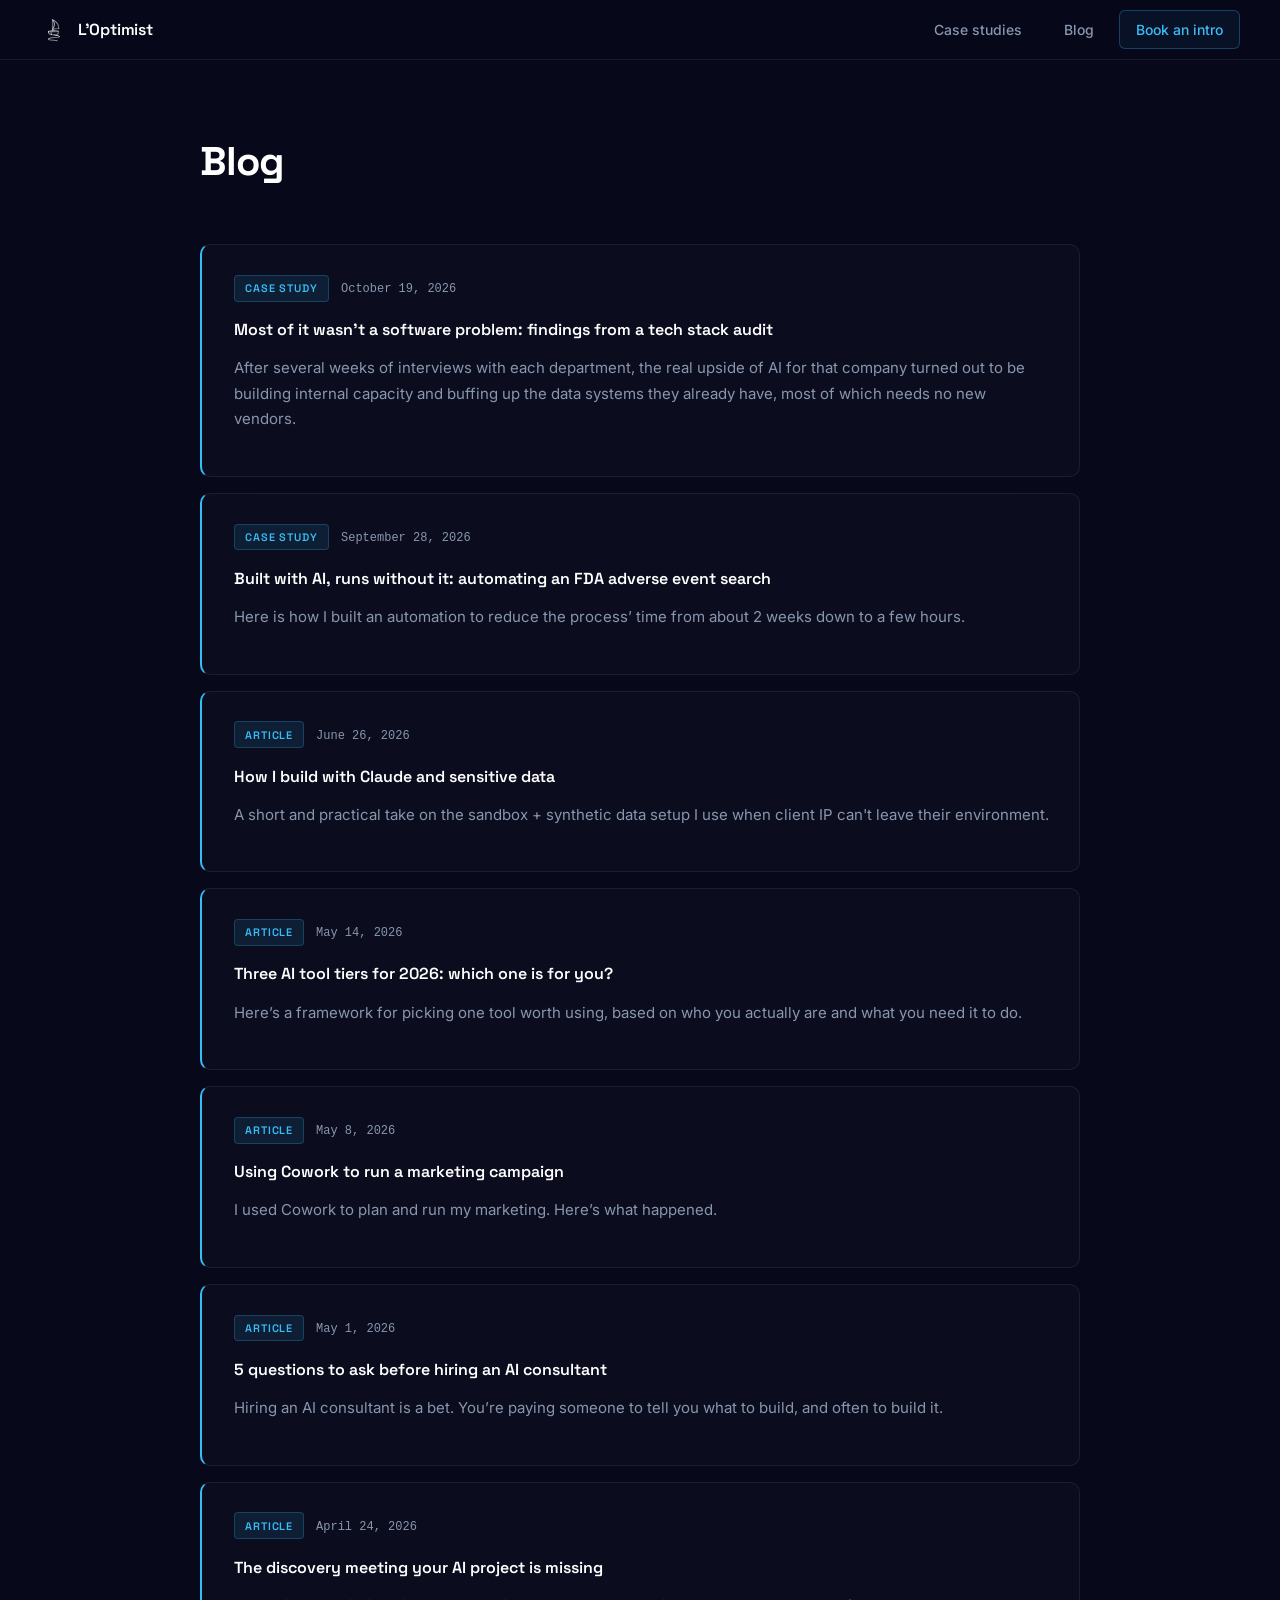
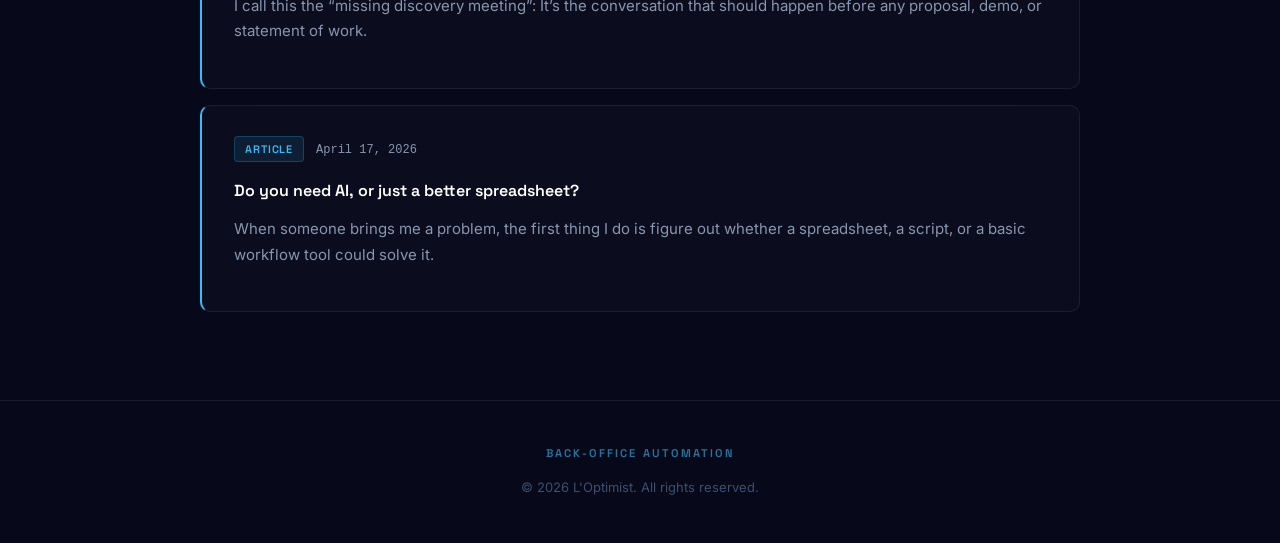
==== blog/index.html @ 0cbaf1a2 "Add Case studies and Blog pages, redirect /writing/ to /blog/ Case studies lists the two case studie" ====
<!DOCTYPE html>
<html lang="en">
<head>
  <meta charset="UTF-8" />
  <meta name="viewport" content="width=device-width, initial-scale=1.0" />
  <title>Blog | L'Optimist</title>
  <meta name="description" content="Case studies and articles by Constance Delannoy, L'Optimist: back-office automation, strategy + build." />
  <link rel="canonical" href="https://www.l-optimist.com/blog/" />
  <meta property="og:type" content="website" />
  <meta property="og:site_name" content="L'Optimist" />
  <meta property="og:title" content="Blog | L'Optimist" />
  <meta property="og:description" content="Case studies and articles by Constance Delannoy, L'Optimist: back-office automation, strategy + build." />
  <meta property="og:url" content="https://www.l-optimist.com/blog/" />
  <meta property="og:image" content="https://www.l-optimist.com/writing/img/fda-safety-search-diagram.png" />
  <meta property="og:image:width" content="2360" />
  <meta property="og:image:height" content="1330" />
  <meta property="og:image:alt" content="Diagram of the FDA safety search, from inputs to a submission-ready Word document." />
  <meta name="twitter:card" content="summary_large_image" />
  <link rel="icon" type="image/png" href="/logo.png" />
  <link rel="stylesheet" href="/style.css" />
</head>
<body>

  <nav class="navbar">
    <a href="/" class="nav-brand">
      <img src="/logo.png" alt="L'Optimist" />
      <span>L'Optimist</span>
    </a>
    <div class="nav-links">
      <a href="/case-studies/" class="nav-link">Case studies</a>
      <a href="/blog/" class="nav-link">Blog</a>
      <a href="mailto:contact@l-optimist.com" class="nav-link highlight">Book an intro</a>
    </div>
  </nav>

  <main class="writing-index">
    <h1>Blog</h1>
      <div class="work-item">
        <span class="work-tag">Case study</span><time class="writing-date" datetime="2026-10-19">October 19, 2026</time>
        <h3><a href="/writing/tech-stack-audit/">Most of it wasn’t a software problem: findings from a tech stack audit</a></h3>
        <p>After several weeks of interviews with each department, the real upside of AI for that company turned out to be building internal capacity and buffing up the data systems they already have, most of which needs no new vendors.</p>
      </div>
      <div class="work-item">
        <span class="work-tag">Case study</span><time class="writing-date" datetime="2026-09-28">September 28, 2026</time>
        <h3><a href="/writing/fda-safety-search/">Built with AI, runs without it: automating an FDA adverse event search</a></h3>
        <p>Here is how I built an automation to reduce the process’ time from about 2 weeks down to a few hours.</p>
      </div>
      <div class="work-item">
        <span class="work-tag">Article</span><time class="writing-date" datetime="2026-06-26">June 26, 2026</time>
        <h3><a href="/writing/sensitive-data/">How I build with Claude and sensitive data</a></h3>
        <p>A short and practical take on the sandbox + synthetic data setup I use when client IP can't leave their environment.</p>
      </div>
      <div class="work-item">
        <span class="work-tag">Article</span><time class="writing-date" datetime="2026-05-14">May 14, 2026</time>
        <h3><a href="/writing/ai-tool-tiers/">Three AI tool tiers for 2026: which one is for you?</a></h3>
        <p>Here’s a framework for picking one tool worth using, based on who you actually are and what you need it to do.</p>
      </div>
      <div class="work-item">
        <span class="work-tag">Article</span><time class="writing-date" datetime="2026-05-08">May 8, 2026</time>
        <h3><a href="/writing/cowork-marketing-campaign/">Using Cowork to run a marketing campaign</a></h3>
        <p>I used Cowork to plan and run my marketing. Here’s what happened.</p>
      </div>
      <div class="work-item">
        <span class="work-tag">Article</span><time class="writing-date" datetime="2026-05-01">May 1, 2026</time>
        <h3><a href="/writing/hiring-an-ai-consultant/">5 questions to ask before hiring an AI consultant</a></h3>
        <p>Hiring an AI consultant is a bet. You’re paying someone to tell you what to build, and often to build it.</p>
      </div>
      <div class="work-item">
        <span class="work-tag">Article</span><time class="writing-date" datetime="2026-04-24">April 24, 2026</time>
        <h3><a href="/writing/discovery-meeting/">The discovery meeting your AI project is missing</a></h3>
        <p>I call this the “missing discovery meeting”: It’s the conversation that should happen before any proposal, demo, or statement of work.</p>
      </div>
      <div class="work-item">
        <span class="work-tag">Article</span><time class="writing-date" datetime="2026-04-17">April 17, 2026</time>
        <h3><a href="/writing/better-spreadsheet/">Do you need AI, or just a better spreadsheet?</a></h3>
        <p>When someone brings me a problem, the first thing I do is figure out whether a spreadsheet, a script, or a basic workflow tool could solve it.</p>
      </div>
  </main>

  <footer>
    <p class="footer-tagline">Back-office automation</p>
    <p>&copy; <span id="year"></span> L'Optimist. All rights reserved.</p>
  </footer>

  <script>
    document.getElementById("year").textContent = new Date().getFullYear();
  </script>
</body>
</html>
---- style.css ----
@import url('https://fonts.googleapis.com/css2?family=Space+Grotesk:wght@300;400;500;600;700&family=Inter:wght@300;400;500;600&display=swap');

:root {
  --bg:            #07091A;
  --surface:       #0C1121;
  --surface-2:     #111827;
  --border:        rgba(255, 255, 255, 0.07);
  --border-accent: rgba(56, 189, 248, 0.3);
  --accent:        #38BDF8;
  --accent-dim:    rgba(56, 189, 248, 0.1);
  --accent-2:      #818CF8;
  --text:          #E8EDF5;
  --text-muted:    #8896AE;
  --text-faint:    #3D4F6E;
  --white:         #FFFFFF;
  --radius-sm:     6px;
  --radius-md:     10px;
  --radius-lg:     16px;
}

* { box-sizing: border-box; }

body {
  font-family: 'Inter', -apple-system, BlinkMacSystemFont, sans-serif;
  margin: 0;
  background: var(--bg);
  color: var(--text);
  line-height: 1.7;
  font-size: 16px;
  -webkit-font-smoothing: antialiased;
}

/* ========== NAV ========== */
.navbar {
  position: fixed;
  top: 0; left: 0; right: 0;
  z-index: 100;
  height: 60px;
  display: flex;
  align-items: center;
  justify-content: space-between;
  padding: 0 2.5rem;
  background: rgba(7, 9, 26, 0.88);
  backdrop-filter: blur(18px);
  -webkit-backdrop-filter: blur(18px);
  border-bottom: 1px solid var(--border);
}

.nav-brand {
  display: flex;
  align-items: center;
  gap: 0.625rem;
  text-decoration: none;
}

.nav-brand img {
  height: 28px;
  width: auto;
  filter: brightness(0) invert(1);
  opacity: 0.85;
}

.nav-brand span {
  font-family: 'Space Grotesk', sans-serif;
  font-size: 1rem;
  font-weight: 600;
  color: var(--white);
  letter-spacing: -0.2px;
}

.nav-links { display: flex; align-items: center; gap: 0.5rem; }

.nav-link {
  padding: 0.4rem 1rem;
  color: var(--text-muted);
  text-decoration: none;
  font-size: 0.875rem;
  font-weight: 500;
  border-radius: var(--radius-sm);
  transition: color 0.2s, background 0.2s;
  border: 1px solid transparent;
}

.nav-link:hover {
  color: var(--text);
  background: rgba(255, 255, 255, 0.05);
  text-decoration: none;
}

.nav-link.highlight {
  color: var(--accent);
  border-color: rgba(56, 189, 248, 0.28);
  background: rgba(56, 189, 248, 0.06);
}

.nav-link.highlight:hover {
  background: rgba(56, 189, 248, 0.12);
  color: var(--accent);
  text-decoration: none;
}

/* ========== HERO ========== */
.hero {
  padding: 8.5rem 2.5rem 6rem;
  position: relative;
  overflow: hidden;
  border-bottom: 1px solid var(--border);
}

/* Dot grid */
.hero::before {
  content: '';
  position: absolute;
  inset: 0;
  background-image: radial-gradient(circle, rgba(56, 189, 248, 0.14) 1px, transparent 1px);
  background-size: 32px 32px;
  mask-image: radial-gradient(ellipse 80% 60% at 50% 50%, black 20%, transparent 75%);
  -webkit-mask-image: radial-gradient(ellipse 80% 60% at 50% 50%, black 20%, transparent 75%);
  pointer-events: none;
}

/* Ambient glow */
.hero::after {
  content: '';
  position: absolute;
  top: -10%;
  left: 50%;
  transform: translateX(-50%);
  width: 700px;
  height: 400px;
  background: radial-gradient(ellipse, rgba(56, 189, 248, 0.06) 0%, transparent 65%);
  pointer-events: none;
}

.hero-content {
  max-width: 900px;
  margin: 0 auto;
  position: relative;
  z-index: 1;
  display: flex;
  align-items: center;
  gap: 3.5rem;
}

.hero .logo {
  height: 110px;
  width: auto;
  flex-shrink: 0;
}

.hero-text { text-align: left; }

.hero h1 {
  font-family: 'Space Grotesk', sans-serif;
  font-size: 3.75rem;
  font-weight: 700;
  margin: 0 0 0.6rem;
  color: var(--white);
  letter-spacing: -2.5px;
  line-height: 1.05;
}

.hero .tagline-primary {
  font-family: 'Space Grotesk', sans-serif;
  font-size: 1.5rem;
  font-weight: 600;
  color: var(--accent);
  margin: 0 0 0.6rem;
  letter-spacing: -0.5px;
  line-height: 1.25;
}

.hero .tagline-sub {
  font-size: 1.0625rem;
  font-weight: 400;
  color: var(--text-muted);
  margin: 0;
  line-height: 1.55;
}

/* ========== SECTIONS ========== */
.section-dark  { background: var(--bg); }
.section-light { background: var(--surface); border-top: 1px solid var(--border); border-bottom: 1px solid var(--border); }

.section-dark section,
.section-light section {
  max-width: 960px;
  margin: 0 auto;
  padding: 5.5rem 2.5rem;
}

/* ========== TYPOGRAPHY ========== */
h2 {
  font-family: 'Space Grotesk', sans-serif;
  font-size: 1.75rem;
  font-weight: 700;
  margin: 0 0 2.5rem;
  color: var(--white);
  letter-spacing: -0.5px;
}

h2::after {
  content: '';
  display: block;
  width: 28px;
  height: 2px;
  background: var(--accent);
  margin-top: 0.75rem;
  border-radius: 2px;
}

h3 {
  font-family: 'Space Grotesk', sans-serif;
  font-size: 1rem;
  font-weight: 600;
  color: var(--text);
  margin-bottom: 0.5rem;
}

/* ========== ABOUT ========== */
.about-content {
  display: flex;
  align-items: flex-start;
  gap: 3.5rem;
}

.headshot {
  width: 175px;
  height: 175px;
  border-radius: var(--radius-md);
  object-fit: cover;
  flex-shrink: 0;
  border: 1px solid var(--border);
}

.about-text { flex: 1; }

.about-text p {
  font-size: 1.0125rem;
  line-height: 1.9;
  color: var(--text-muted);
  margin: 0 0 1.1rem;
}

.about-text p:last-child { margin-bottom: 0; }

/* ========== SERVICES ========== */
.services-grid {
  display: grid;
  grid-template-columns: repeat(2, 1fr);
  gap: 1rem;
  margin-bottom: 2.5rem;
}

.service-card {
  padding: 1.75rem;
  border-radius: var(--radius-md);
  border: 1px solid var(--border);
  background: rgba(255, 255, 255, 0.02);
  transition: border-color 0.22s, background 0.22s, transform 0.22s;
  display: flex;
  align-items: flex-start;
  gap: 1.1rem;
}

.service-card:hover {
  border-color: var(--border-accent);
  background: var(--accent-dim);
  transform: translateY(-3px);
}

.service-icon {
  width: 44px;
  height: 44px;
  flex-shrink: 0;
  border-radius: var(--radius-sm);
  background: var(--accent-dim);
  border: 1px solid rgba(56, 189, 248, 0.18);
  display: flex;
  align-items: center;
  justify-content: center;
  color: var(--accent);
}

.service-icon svg {
  width: 22px;
  height: 22px;
}

.service-card h3 {
  margin: 0;
  font-size: 0.9375rem;
  line-height: 1.45;
  padding-top: 0.2rem;
}

.service-content { flex: 1; }

.service-card p {
  margin: 0.5rem 0 0;
  color: var(--text-muted);
  font-size: 0.875rem;
  line-height: 1.65;
}

.services-download {
  text-align: center;
  margin-top: 2.5rem;
}

.download-btn,
.posts-btn {
  display: inline-flex;
  align-items: center;
  gap: 0.5rem;
  background: transparent;
  color: var(--accent);
  padding: 0.7rem 1.875rem;
  border-radius: var(--radius-sm);
  text-decoration: none;
  font-weight: 600;
  font-size: 0.875rem;
  transition: all 0.2s;
  border: 1px solid rgba(56, 189, 248, 0.32);
}

.download-btn::before {
  content: '↓';
  font-size: 0.9em;
}

.download-btn:hover,
.posts-btn:hover {
  background: var(--accent-dim);
  color: var(--accent);
  border-color: var(--accent);
  text-decoration: none;
  transform: translateY(-2px);
}

/* ========== WORK ========== */
.work-item {
  padding: 1.75rem 1.75rem 1.75rem 2rem;
  border-radius: var(--radius-md);
  border: 1px solid var(--border);
  border-left: 2px solid var(--accent);
  background: rgba(255, 255, 255, 0.02);
  margin-bottom: 1rem;
  transition: background 0.2s, transform 0.2s;
}

.work-item:last-child { margin-bottom: 0; }

.work-more {
  text-align: center;
  margin-top: 2.5rem;
}

.work-item:hover {
  background: rgba(56, 189, 248, 0.035);
  transform: translateY(-2px);
}

.work-tag {
  display: inline-block;
  font-family: 'Space Grotesk', sans-serif;
  font-size: 0.68rem;
  font-weight: 600;
  letter-spacing: 0.09em;
  text-transform: uppercase;
  color: var(--accent);
  background: var(--accent-dim);
  border: 1px solid rgba(56, 189, 248, 0.22);
  border-radius: 4px;
  padding: 0.2rem 0.6rem;
  margin-bottom: 0.9rem;
}

.work-item h3 {
  color: var(--white);
  margin-bottom: 0.75rem;
}

.work-item > p {
  color: var(--text-muted);
  font-size: 0.9375rem;
  line-height: 1.7;
  margin: 0 0 1rem;
}

ul {
  list-style: none;
  padding: 0;
  margin: 0;
}

.work-item ul { margin-bottom: 1rem; }

.work-item ul li {
  color: var(--text-muted);
  font-size: 0.9375rem;
  padding: 0.3rem 0 0.3rem 1.25rem;
  position: relative;
  line-height: 1.65;
}

.work-item ul li::before {
  content: '';
  position: absolute;
  left: 0;
  top: 0.8rem;
  width: 5px;
  height: 5px;
  border-radius: 50%;
  background: var(--accent);
  opacity: 0.55;
}

.work-tools {
  display: inline-flex;
  align-items: center;
  gap: 0.4rem;
  font-family: 'SF Mono', 'Fira Code', 'Cascadia Code', monospace;
  font-size: 0.72rem;
  color: var(--text-faint);
  background: rgba(255, 255, 255, 0.04);
  border: 1px solid var(--border);
  border-radius: 4px;
  padding: 0.2rem 0.65rem;
  letter-spacing: 0.02em;
}

.work-tools::before {
  content: '//';
  color: var(--accent);
  opacity: 0.5;
  font-size: 0.8em;
}

/* ========== CONTACT ========== */
.contact-section {
  text-align: center;
  max-width: 960px;
  margin: 0 auto;
  padding: 5.5rem 2.5rem;
}

.contact-section h2::after {
  margin: 0.75rem auto 0;
}

.contact-section p {
  color: var(--text-muted);
  font-size: 1.05rem;
  max-width: 500px;
  margin: 0 auto 2.25rem;
  line-height: 1.8;
}

.contact-email-btn {
  display: inline-flex;
  align-items: center;
  gap: 0.5rem;
  background: var(--accent);
  color: #060C1C;
  padding: 0.8rem 2.25rem;
  border-radius: var(--radius-sm);
  text-decoration: none;
  font-weight: 700;
  font-size: 0.9375rem;
  letter-spacing: -0.1px;
  transition: all 0.22s;
  box-shadow: 0 0 28px rgba(56, 189, 248, 0.22), 0 2px 8px rgba(0, 0, 0, 0.25);
  margin-bottom: 1.75rem;
}

.contact-email-btn:hover {
  background: var(--white);
  color: #060C1C;
  text-decoration: none;
  box-shadow: 0 0 44px rgba(56, 189, 248, 0.32), 0 4px 16px rgba(0, 0, 0, 0.3);
  transform: translateY(-2px);
}

.social-links {
  display: flex;
  justify-content: center;
  gap: 0.625rem;
}

.social-links a {
  color: var(--text-muted);
  font-size: 0.875rem;
  font-weight: 500;
  text-decoration: none;
  padding: 0.45rem 1.1rem;
  border: 1px solid var(--border);
  border-radius: var(--radius-sm);
  transition: all 0.2s;
}

.social-links a:hover {
  color: var(--text);
  border-color: rgba(255, 255, 255, 0.18);
  background: rgba(255, 255, 255, 0.05);
  text-decoration: none;
}

/* ========== FOOTER ========== */
footer {
  text-align: center;
  padding: 2rem;
  font-size: 0.8125rem;
  color: var(--text-faint);
  background: var(--bg);
  border-top: 1px solid var(--border);
}

.footer-tagline {
  font-family: 'Space Grotesk', sans-serif;
  font-size: 0.7rem;
  font-weight: 600;
  color: var(--accent);
  margin-bottom: 0.4rem;
  letter-spacing: 0.18em;
  text-transform: uppercase;
  opacity: 0.6;
}

/* ========== SCROLL ANIMATIONS ========== */
.fade-in {
  opacity: 0;
  transform: translateY(20px);
  transition: opacity 0.55s ease, transform 0.55s ease;
}

.fade-in.visible {
  opacity: 1;
  transform: translateY(0);
}

/* ========== LINKS ========== */
a {
  color: var(--accent);
  text-decoration: none;
  transition: color 0.2s;
}

a:hover {
  color: var(--white);
  text-decoration: none;
}

/* ========== RESPONSIVE ========== */
@media (max-width: 768px) {
  .navbar { padding: 0 1.25rem; }

  .hero { padding: 7rem 1.5rem 4rem; }

  .hero-content {
    flex-direction: column;
    text-align: center;
    gap: 1.75rem;
  }

  .hero-text { text-align: center; }
  .hero .logo { height: 80px; }
  .hero h1 { font-size: 2.5rem; letter-spacing: -1.5px; }

  .section-dark section,
  .section-light section,
  .contact-section {
    padding: 3.5rem 1.5rem;
  }

  .about-content {
    flex-direction: column;
    align-items: center;
    text-align: center;
    gap: 2rem;
  }

  .services-grid { grid-template-columns: 1fr; }

  h2 { font-size: 1.5rem; }
}

@media (max-width: 480px) {
  .hero { padding: 6.5rem 1rem 3rem; }
  .hero h1 { font-size: 2rem; }
  .hero .logo { height: 60px; }

  .section-dark section,
  .section-light section,
  .contact-section {
    padding: 2.5rem 1rem;
  }

  .work-item { padding: 1.25rem 1.25rem 1.25rem 1.5rem; }
  .service-card { padding: 1.25rem; }
}

/* ========== ARTICLE ========== */
.article {
  max-width: 720px;
  margin: 0 auto;
  padding: 8rem 2.5rem 5.5rem;
}

.article-back {
  display: inline-block;
  font-size: 0.875rem;
  font-weight: 500;
  color: var(--text-muted);
  margin-bottom: 2rem;
}

.article-header {
  padding-bottom: 2rem;
  margin-bottom: 2.5rem;
  border-bottom: 1px solid var(--border);
}

.article-header h1 {
  font-family: 'Space Grotesk', sans-serif;
  font-size: 2.5rem;
  font-weight: 700;
  line-height: 1.15;
  letter-spacing: -1px;
  color: var(--white);
  margin: 0 0 1rem;
}

.article-dek {
  font-size: 1.125rem;
  color: var(--text-muted);
  line-height: 1.6;
  margin: 0 0 1rem;
}

.article-meta {
  font-family: 'SF Mono', 'Fira Code', 'Cascadia Code', monospace;
  font-size: 0.75rem;
  color: var(--text-muted);
  letter-spacing: 0.02em;
  margin: 0;
}

.article-body {
  font-size: 1.0625rem;
  line-height: 1.8;
  color: var(--text);
}

.article-body p { margin: 0 0 1.4rem; }

.article-body h2 {
  font-size: 1.375rem;
  margin: 3rem 0 1.25rem;
}

.article-body h3 {
  font-size: 1.125rem;
  color: var(--white);
  margin: 2.25rem 0 0.75rem;
}

.article-body a {
  text-decoration: underline;
  text-decoration-color: rgba(56, 189, 248, 0.4);
  text-underline-offset: 3px;
}

.article-body strong { color: var(--white); font-weight: 600; }

.article-body ul,
.article-body ol {
  padding-left: 1.5rem;
  margin: 0 0 1.4rem;
}

.article-body ul { list-style: disc; }
.article-body ol { list-style: decimal; }
.article-body li { margin-bottom: 0.6rem; padding-left: 0.25rem; }
.article-body li::marker { color: var(--accent); }
.article-body li > ul,
.article-body li > ol { margin: 0.6rem 0 0; }
.article-body li p { margin: 0 0 0.6rem; }

.article-body figure { margin: 2.25rem 0; }

.article-body img {
  display: block;
  max-width: 100%;
  height: auto;
  margin: 0 auto;
  border-radius: var(--radius-md);
  border: 1px solid var(--border);
}

/* ========== WRITING INDEX ========== */
.writing-index {
  max-width: 960px;
  margin: 0 auto;
  padding: 8rem 2.5rem 5.5rem;
}

.writing-index h1 {
  font-family: 'Space Grotesk', sans-serif;
  font-size: 2.5rem;
  font-weight: 700;
  letter-spacing: -1px;
  color: var(--white);
  margin: 0 0 3rem;
}

.writing-index section { margin-bottom: 3.5rem; }
.writing-index section:last-child { margin-bottom: 0; }

.writing-index .work-item h3 { margin-top: 0; }
.writing-index .work-item h3 a { color: var(--white); }
.writing-index .work-item h3 a:hover { color: var(--accent); }

.writing-date {
  font-family: 'SF Mono', 'Fira Code', 'Cascadia Code', monospace;
  font-size: 0.75rem;
  color: var(--text-muted);
  margin-left: 0.75rem;
}

@media (max-width: 768px) {
  .article,
  .writing-index { padding: 6rem 1.5rem 3.5rem; }
  .article-header h1,
  .writing-index h1 { font-size: 2rem; }
}

@media (max-width: 480px) {
  .article,
  .writing-index { padding: 5.5rem 1rem 2.5rem; }
  .article-header h1,
  .writing-index h1 { font-size: 1.75rem; letter-spacing: -0.5px; }
  .article-body { font-size: 1rem; }
}

/* Two nav links have to fit beside the brand on phones */
@media (max-width: 480px) {
  .navbar { padding: 0 1rem; }
  .nav-links { gap: 0.25rem; }
  .nav-link { padding: 0.35rem 0.6rem; font-size: 0.8125rem; white-space: nowrap; }
}

/* ========== HOME ========== */
.home {
  max-width: 680px;
  margin: 0 auto;
  padding: 9rem 2.5rem 5.5rem;
}

.home h1 {
  font-family: 'Space Grotesk', sans-serif;
  font-size: 2.5rem;
  font-weight: 600;
  line-height: 1.2;
  letter-spacing: -1px;
  color: var(--white);
  margin: 0 0 2.5rem;
}

.home h1 .accent { color: var(--accent); }

.home-body p {
  font-size: 1.0625rem;
  line-height: 1.8;
  color: var(--text);
  margin: 0 0 1.25rem;
}

.home-actions {
  display: flex;
  align-items: center;
  gap: 0.75rem;
  margin: 2.5rem 0 1.25rem;
}

.home-actions .contact-email-btn { margin: 0; }

.icon-btn {
  display: inline-flex;
  align-items: center;
  justify-content: center;
  width: 46px;
  height: 46px;
  color: var(--text-muted);
  border: 1px solid var(--border);
  border-radius: var(--radius-sm);
  transition: all 0.2s;
}

.icon-btn svg { width: 20px; height: 20px; }

.icon-btn:hover {
  color: var(--white);
  border-color: rgba(255, 255, 255, 0.18);
  background: rgba(255, 255, 255, 0.05);
}

.home-audit {
  font-size: 0.9375rem;
  font-weight: 500;
}

.home-work { margin-top: 5rem; }

.work-list li {
  display: grid;
  grid-template-columns: minmax(0, 1fr) minmax(0, 1.2fr) 6rem;
  gap: 1rem;
  align-items: baseline;
  padding: 0.95rem 0;
  border-bottom: 1px solid var(--border);
  font-size: 0.9375rem;
  line-height: 1.5;
}

.work-list li:first-child { border-top: 1px solid var(--border); }
.wl-client { color: var(--text); }
.wl-system { color: var(--text-muted); }
.wl-link { text-align: right; font-size: 0.875rem; font-weight: 500; }

@media (max-width: 768px) {
  .home { padding: 7rem 1.5rem 3.5rem; }
  .home h1 { font-size: 2rem; }
}

@media (max-width: 600px) {
  .work-list li { grid-template-columns: minmax(0, 1fr) auto; gap: 0.15rem 1rem; }
  .wl-client { grid-column: 1 / -1; }
}

@media (max-width: 480px) {
  .home { padding: 6rem 1rem 2.5rem; }
  .home h1 { font-size: 1.625rem; letter-spacing: -0.5px; }
  .home-body p { font-size: 1rem; }
}
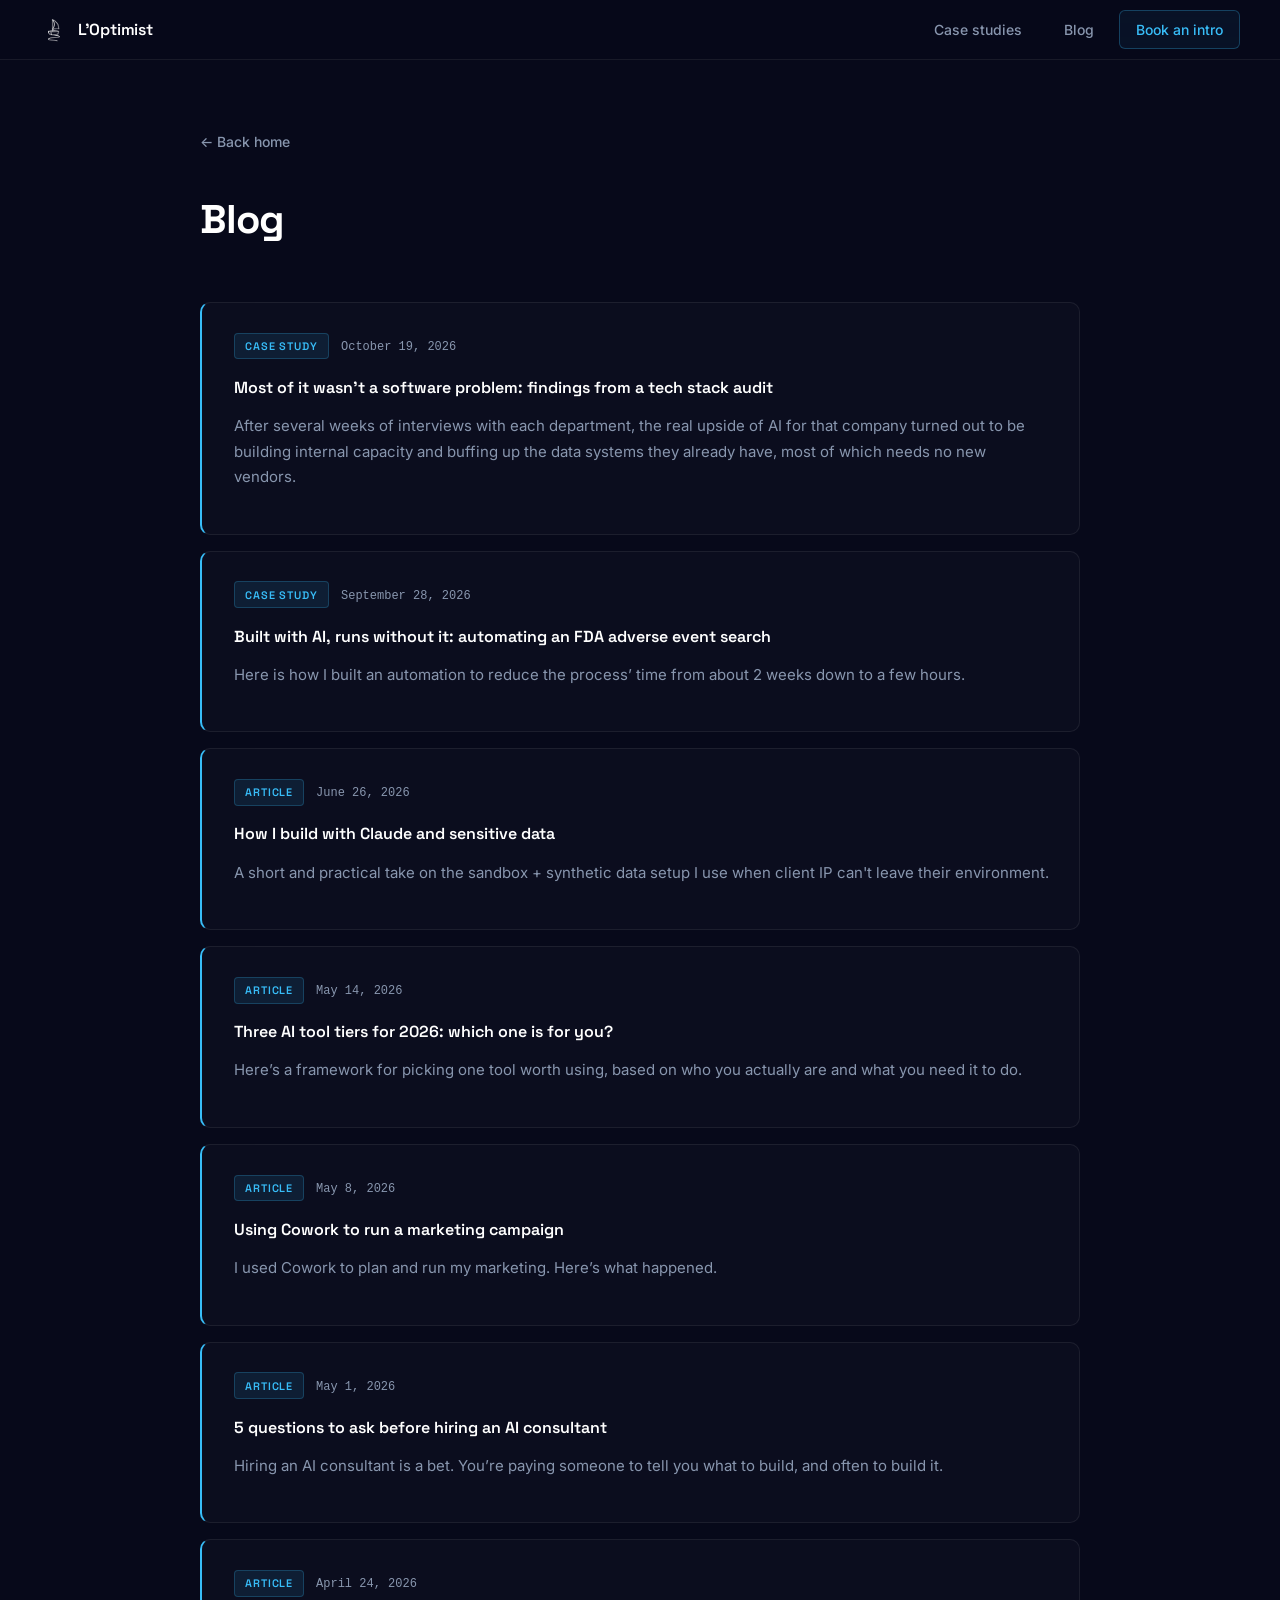
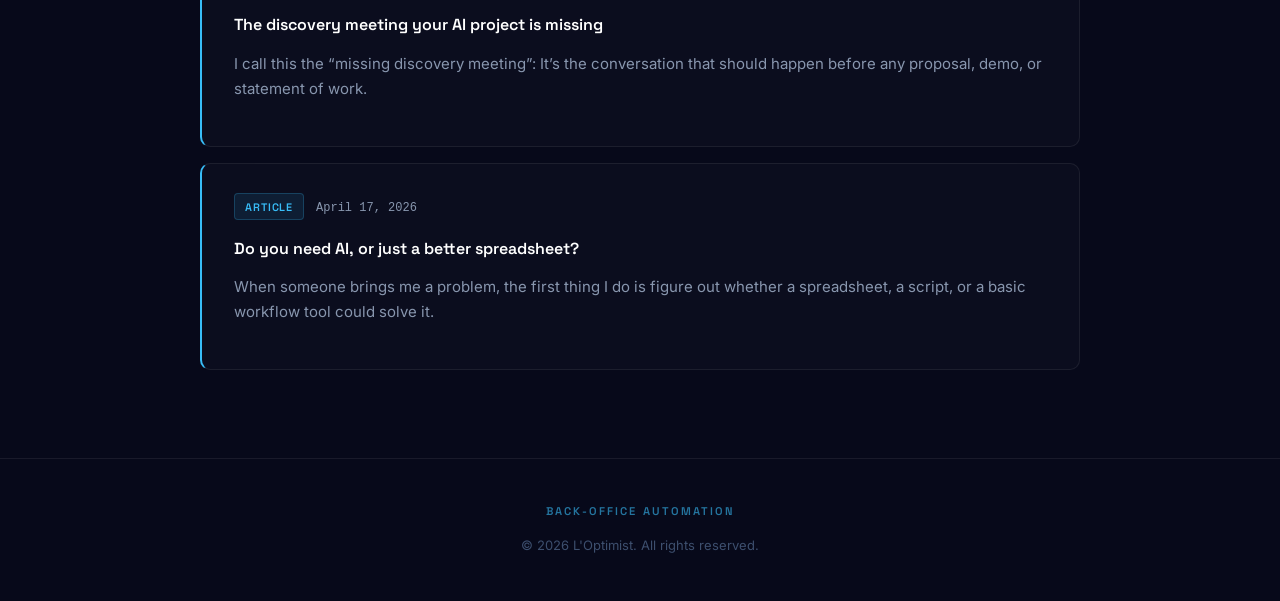
==== commit 1566f1ee: "Add a Back home link to the Case studies and Blog pages Co-Authored-By: Claude Opus 5.5 <noreply@ant" ====
--- a/blog/index.html
+++ b/blog/index.html
@@ -29,11 +29,12 @@
     <div class="nav-links">
       <a href="/case-studies/" class="nav-link">Case studies</a>
       <a href="/blog/" class="nav-link">Blog</a>
-      <a href="mailto:contact@l-optimist.com" class="nav-link highlight">Book an intro</a>
+      <a href="https://calendar.app.google/XCDZCrCstxe7Dhdy8" class="nav-link highlight" target="_blank" rel="noopener">Book an intro</a>
     </div>
   </nav>
 
   <main class="writing-index">
+    <a href="/" class="article-back">&larr; Back home</a>
     <h1>Blog</h1>
       <div class="work-item">
         <span class="work-tag">Case study</span><time class="writing-date" datetime="2026-10-19">October 19, 2026</time>
--- a/style.css
+++ b/style.css
@@ -750,9 +750,17 @@
   .nav-link { padding: 0.35rem 0.6rem; font-size: 0.8125rem; white-space: nowrap; }
 }
 
+@media (max-width: 400px) {
+  .navbar { padding: 0 0.75rem; }
+  .nav-brand { gap: 0.4rem; }
+  .nav-brand span { font-size: 0.875rem; }
+  .nav-links { gap: 0.1rem; }
+  .nav-link { padding: 0.35rem 0.45rem; font-size: 0.78rem; }
+}
+
 /* ========== HOME ========== */
 .home {
-  max-width: 680px;
+  max-width: 840px;
   margin: 0 auto;
   padding: 9rem 2.5rem 5.5rem;
 }
@@ -768,6 +776,25 @@
 }
 
 .home h1 .accent { color: var(--accent); }
+
+.home-hero {
+  display: flex;
+  align-items: flex-start;
+  gap: 2.5rem;
+  margin-bottom: 2.5rem;
+}
+
+.home-hero h1 { flex: 1; margin: 0; }
+
+.home-photo {
+  width: 160px;
+  height: 160px;
+  flex-shrink: 0;
+  object-fit: cover;
+  object-position: center 30%;
+  border-radius: var(--radius-md);
+  border: 1px solid var(--border);
+}
 
 .home-body p {
   font-size: 1.0625rem;
@@ -783,21 +810,21 @@
   margin: 2.5rem 0 1.25rem;
 }
 
-.home-actions .contact-email-btn { margin: 0; }
+.home-actions .contact-email-btn { margin: 0; height: 48px; padding-top: 0; padding-bottom: 0; }
 
 .icon-btn {
   display: inline-flex;
   align-items: center;
   justify-content: center;
-  width: 46px;
-  height: 46px;
-  color: var(--text-muted);
-  border: 1px solid var(--border);
+  width: 48px;
+  height: 48px;
+  color: var(--text);
+  border: 1px solid rgba(255, 255, 255, 0.14);
   border-radius: var(--radius-sm);
   transition: all 0.2s;
 }
 
-.icon-btn svg { width: 20px; height: 20px; }
+.icon-btn svg { width: 22px; height: 22px; }
 
 .icon-btn:hover {
   color: var(--white);
@@ -814,7 +841,7 @@
 
 .work-list li {
   display: grid;
-  grid-template-columns: minmax(0, 1fr) minmax(0, 1.2fr) 6rem;
+  grid-template-columns: 15rem minmax(0, 1fr) auto;
   gap: 1rem;
   align-items: baseline;
   padding: 0.95rem 0;
@@ -824,8 +851,9 @@
 }
 
 .work-list li:first-child { border-top: 1px solid var(--border); }
-.wl-client { color: var(--text); }
+.wl-client { color: var(--text); white-space: nowrap; }
 .wl-system { color: var(--text-muted); }
+.wl-sub { display: block; font-size: 0.8125rem; color: var(--text-muted); }
 .wl-link { text-align: right; font-size: 0.875rem; font-weight: 500; }
 
 @media (max-width: 768px) {
@@ -833,9 +861,11 @@
   .home h1 { font-size: 2rem; }
 }
 
-@media (max-width: 600px) {
+@media (max-width: 700px) {
+  .home-hero { flex-direction: column-reverse; gap: 1.75rem; }
+  .home-photo { width: 112px; height: 112px; }
   .work-list li { grid-template-columns: minmax(0, 1fr) auto; gap: 0.15rem 1rem; }
-  .wl-client { grid-column: 1 / -1; }
+  .wl-client { grid-column: 1 / -1; white-space: normal; }
 }
 
 @media (max-width: 480px) {
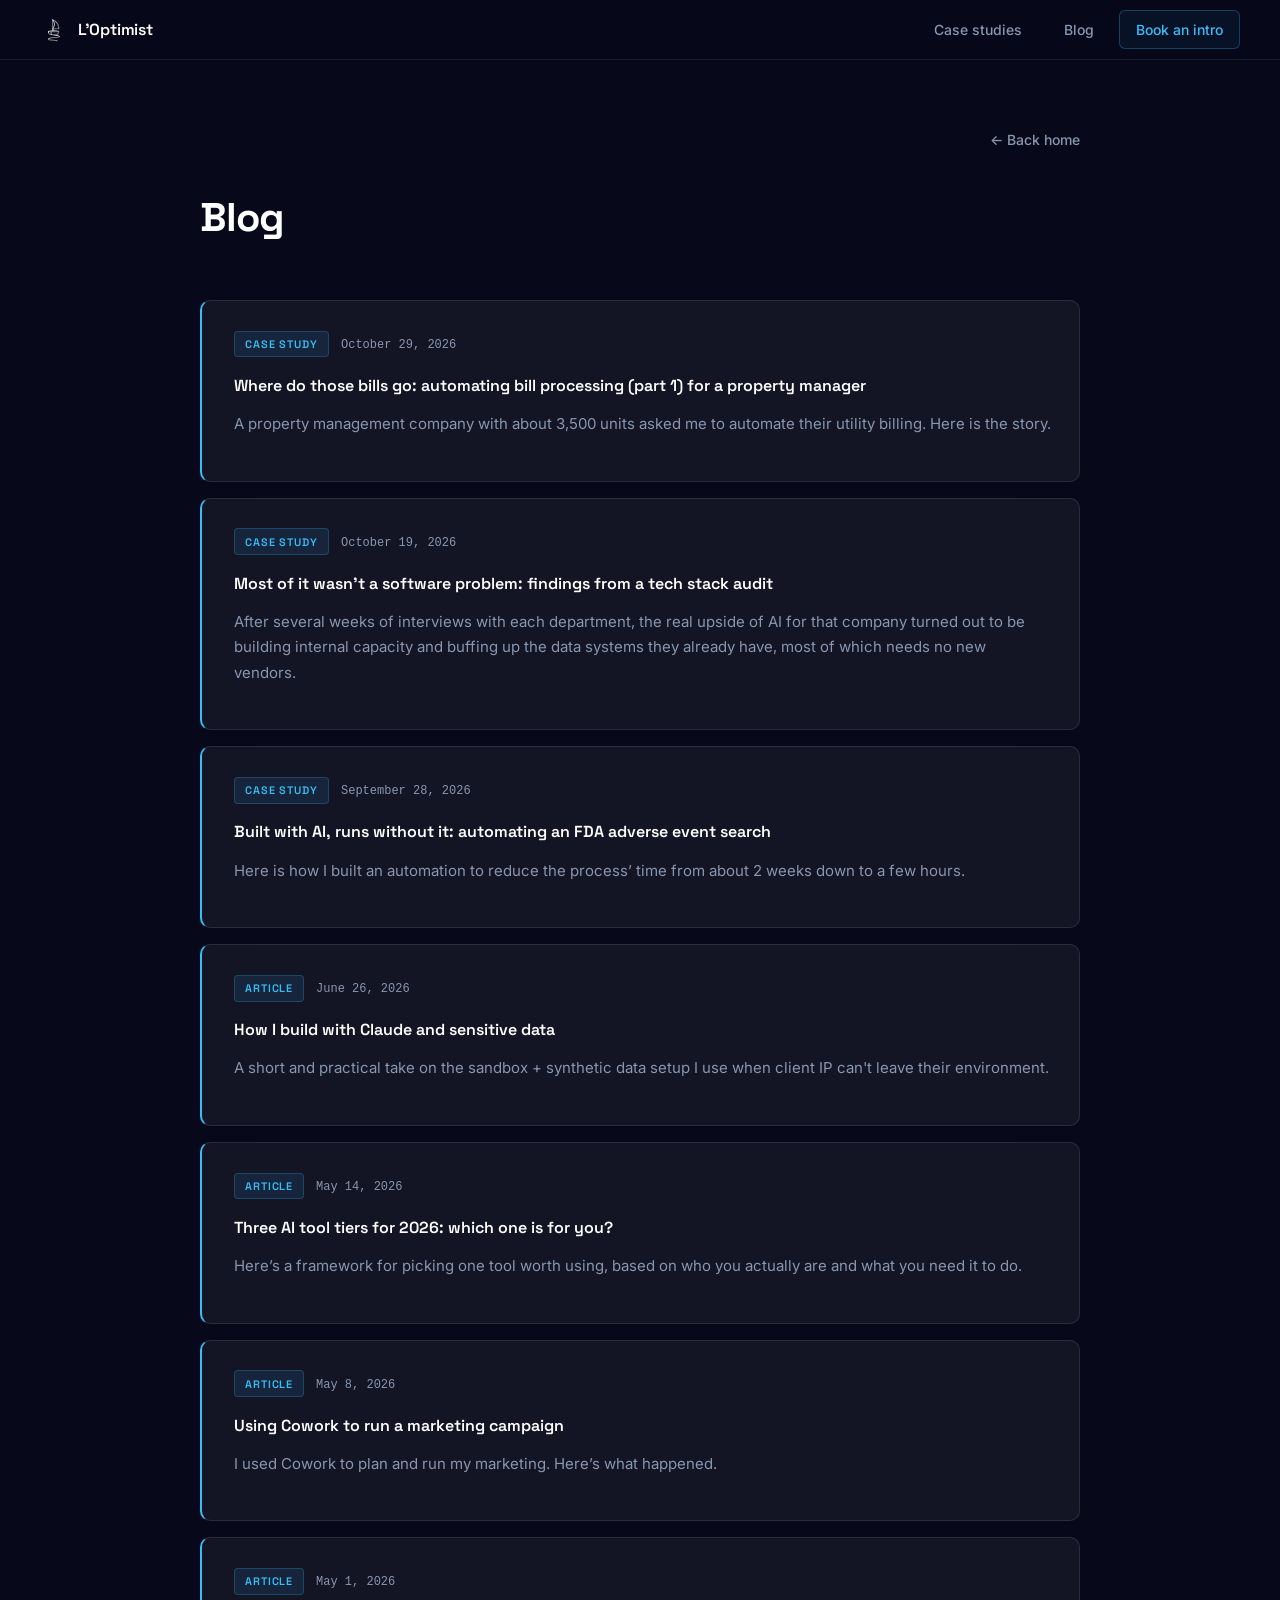
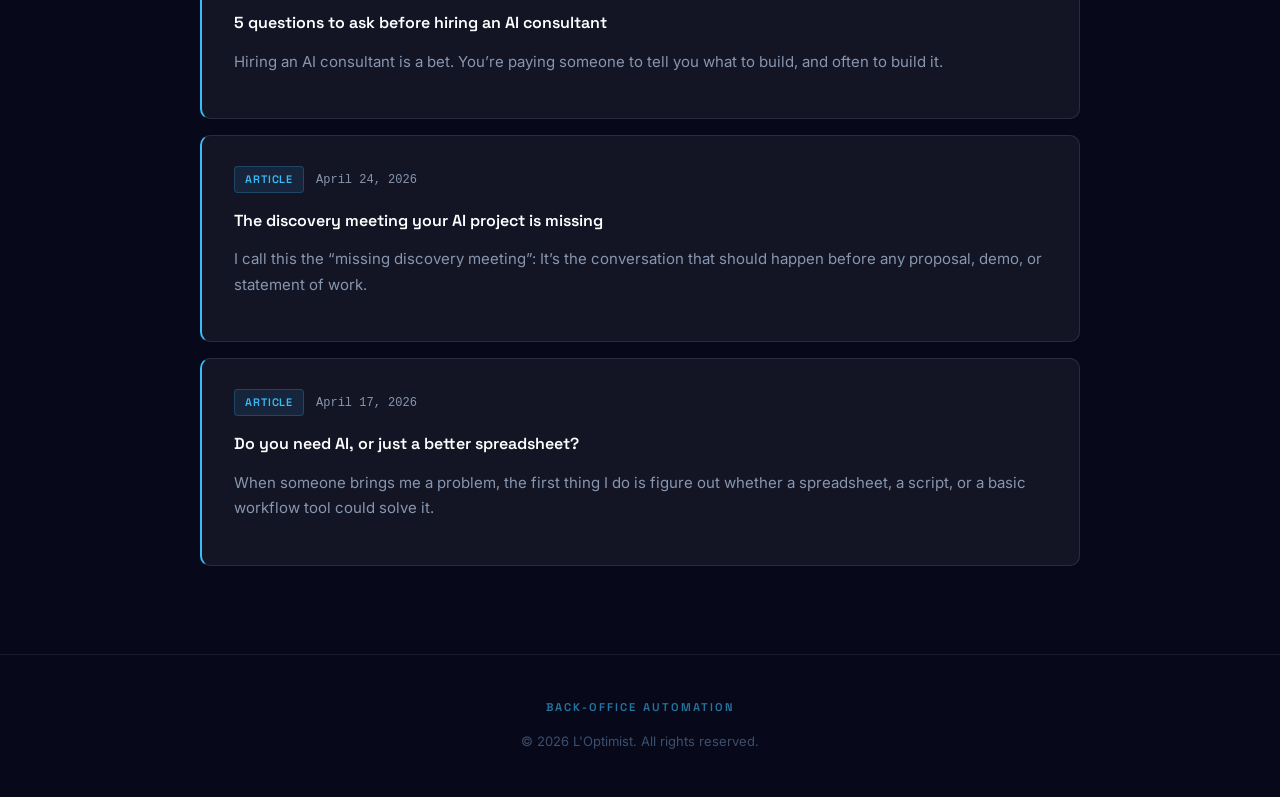
==== commit b129a614: "Link the utility bill checker case study from home, Case studies and Blog Co-Authored-By: Claude Opu" ====
--- a/blog/index.html
+++ b/blog/index.html
@@ -36,6 +36,11 @@
   <main class="writing-index">
     <a href="/" class="article-back">&larr; Back home</a>
     <h1>Blog</h1>
+      <div class="work-item">
+        <span class="work-tag">Case study</span><time class="writing-date" datetime="2026-10-29">October 29, 2026</time>
+        <h3><a href="/writing/utility-bill-checker/">Where do those bills go: automating bill processing (part 1) for a property manager</a></h3>
+        <p>A property management company with about 3,500 units asked me to automate their utility billing. Here is the story.</p>
+      </div>
       <div class="work-item">
         <span class="work-tag">Case study</span><time class="writing-date" datetime="2026-10-19">October 19, 2026</time>
         <h3><a href="/writing/tech-stack-audit/">Most of it wasn’t a software problem: findings from a tech stack audit</a></h3>
--- a/style.css
+++ b/style.css
@@ -714,9 +714,12 @@
   margin: 0 0 3rem;
 }
 
+.writing-index .article-back { display: block; width: fit-content; margin-left: auto; }
 .writing-index section { margin-bottom: 3.5rem; }
 .writing-index section:last-child { margin-bottom: 0; }
 
+.writing-index .work-item { background: rgba(255, 255, 255, 0.05); border-color: rgba(255, 255, 255, 0.1); border-left-color: var(--accent); }
+.writing-index .work-item:hover { background: rgba(56, 189, 248, 0.08); }
 .writing-index .work-item h3 { margin-top: 0; }
 .writing-index .work-item h3 a { color: var(--white); }
 .writing-index .work-item h3 a:hover { color: var(--accent); }
